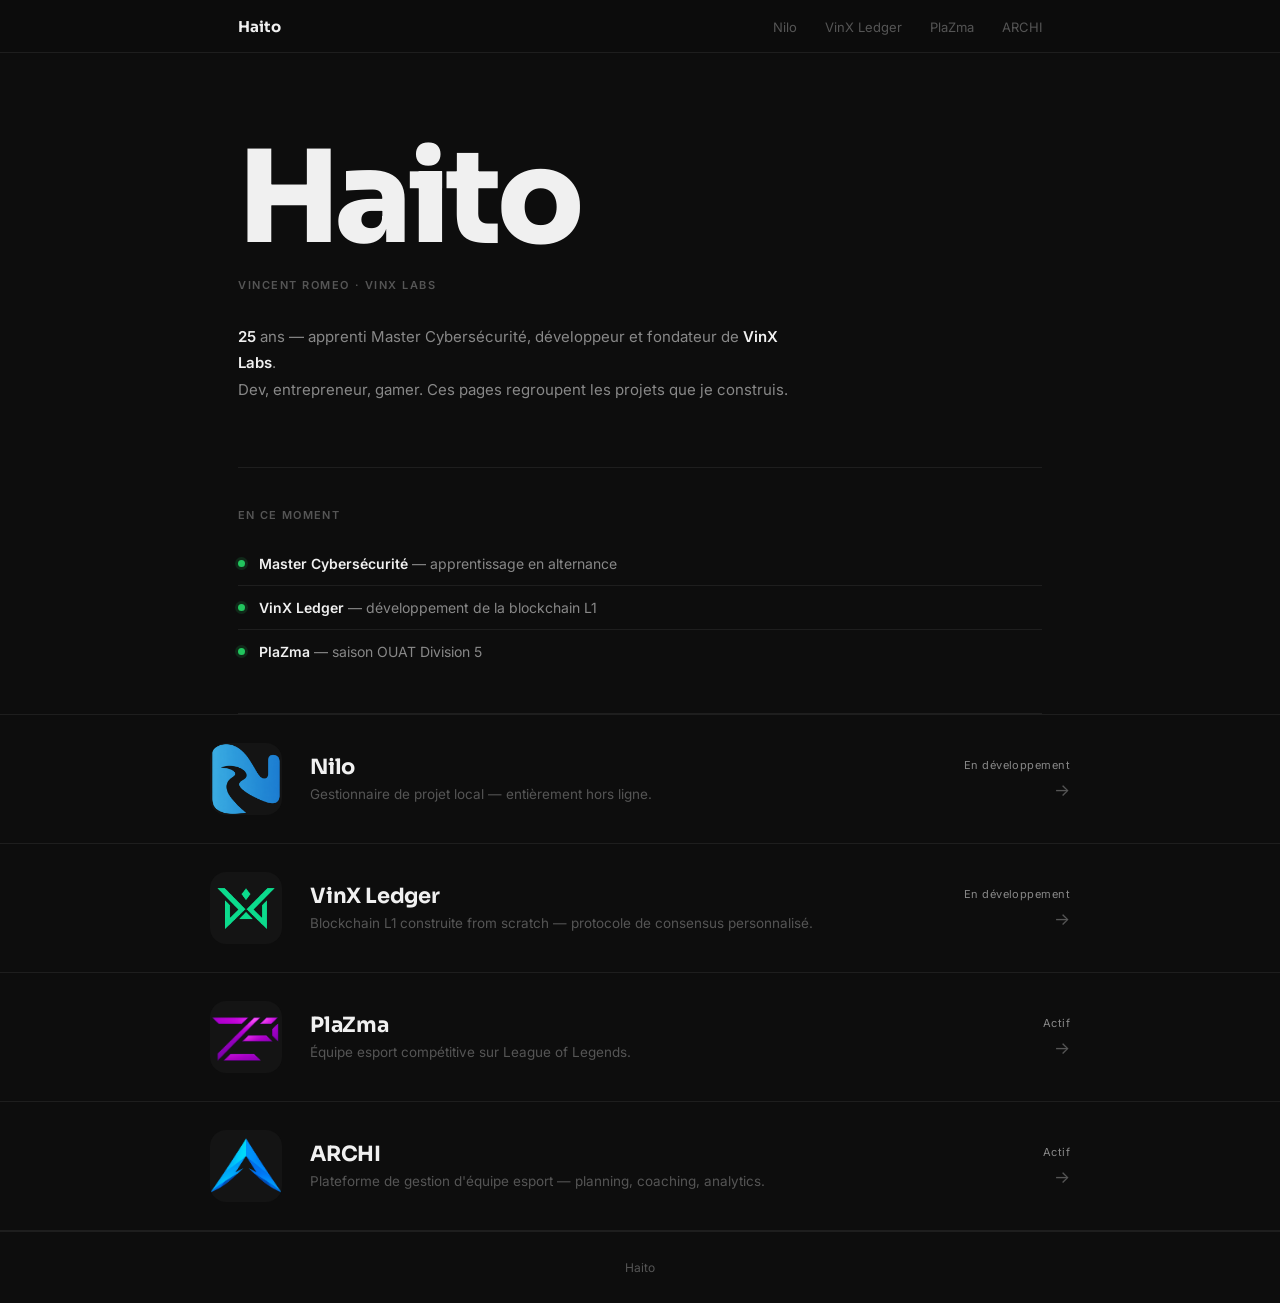
==== index.html @ 2802f96f "View Transitions API — logo morphe de la liste vers le hero projet - @view-transition navigation:aut" ====
<!DOCTYPE html>
<html lang="fr">
<head>
<meta charset="UTF-8">
<meta name="viewport" content="width=device-width, initial-scale=1.0">
<title>Haito — Vincent ROMEO</title>
<link rel="icon" type="image/svg+xml" href="data:image/svg+xml,<svg xmlns='http://www.w3.org/2000/svg' viewBox='0 0 32 32'><rect width='32' height='32' rx='4' fill='%230d0d0d'/><text x='16' y='23' font-size='18' font-family='system-ui' font-weight='800' fill='%23f0f0f0' text-anchor='middle'>H</text></svg>">
<meta property="og:type" content="website">
<meta property="og:site_name" content="Haito">
<meta property="og:title" content="Haito — Vincent ROMEO">
<meta property="og:description" content="Dev, entrepreneur, gamer. Projets personnels : Nilo, VinX Ledger, PlaZma, ARCHI.">
<meta name="description" content="Dev, entrepreneur, gamer. Projets personnels : Nilo, VinX Ledger, PlaZma, ARCHI.">
<link rel="preconnect" href="https://fonts.googleapis.com">
<link rel="preconnect" href="https://fonts.gstatic.com" crossorigin>
<link href="https://fonts.googleapis.com/css2?family=Inter:wght@400;500;600&family=Sora:wght@600;700;800&display=swap" rel="stylesheet">
<link rel="stylesheet" href="assets/theme.css">
<style>
  /* Hero — typographique, left-aligned */
  .hero {
    padding: 88px 0 64px;
    border-bottom: 1px solid var(--border);
  }
  .hero h1 {
    font-family: var(--font-display);
    font-size: clamp(72px, 14vw, 128px);
    font-weight: 800;
    letter-spacing: -.04em;
    line-height: .9;
    margin-bottom: 22px;
  }
  .hero-sub {
    font-size: 11px;
    font-weight: 600;
    letter-spacing: .14em;
    text-transform: uppercase;
    color: var(--muted);
    margin-bottom: 32px;
  }
  .hero-bio {
    font-size: 15px;
    color: var(--dim);
    line-height: 1.75;
    max-width: 560px;
  }
  .hero-bio strong { color: var(--text); font-weight: 600; }

  /* Liste projets — pleine largeur */
  .proj-list {
    border-bottom: 1px solid var(--border);
  }
  .proj-row {
    display: block;
    border-top: 1px solid var(--border);
    text-decoration: none;
    color: inherit;
    transition: background .18s;
  }
  .proj-row:hover {
    background: color-mix(in srgb, var(--tc, #fff) 6%, transparent);
  }
  .proj-row-in {
    display: flex;
    align-items: center;
    gap: 28px;
    padding: 28px 0;
  }

  /* Logo */
  .proj-logo {
    width: 72px; height: 72px;
    border-radius: 16px;
    overflow: hidden;
    flex-shrink: 0;
    background: var(--surface);
    display: flex; align-items: center; justify-content: center;
    font-size: 30px;
    transition: transform .22s cubic-bezier(.16,1,.3,1);
  }
  .proj-row:hover .proj-logo { transform: scale(1.05); }
  .proj-logo img { width: 100%; height: 100%; object-fit: contain; }

  /* Info */
  .proj-info { flex: 1; min-width: 0; }
  .proj-name {
    font-family: var(--font-display);
    font-size: 21px; font-weight: 700;
    letter-spacing: -.01em;
    margin-bottom: 5px;
  }
  .proj-desc {
    font-size: 13.5px; color: var(--muted); line-height: 1.4;
  }

  /* Meta */
  .proj-meta {
    text-align: right; flex-shrink: 0;
    display: flex; flex-direction: column; align-items: flex-end; gap: 8px;
  }
  .proj-status {
    font-size: 11px; color: var(--dim);
    letter-spacing: .04em;
  }
  .proj-arrow {
    font-size: 17px; color: var(--muted);
    transition: transform .15s, color .15s;
  }
  .proj-row:hover .proj-arrow {
    transform: translateX(4px);
    color: var(--text);
  }

  .now-sec { padding: 40px 0; border-bottom: 1px solid var(--border); }
  .now-label { font-size: 11px; font-weight: 600; letter-spacing: .12em; text-transform: uppercase; color: var(--muted); margin-bottom: 20px; }
  .now-list { display: flex; flex-direction: column; }
  .now-item { display: flex; align-items: center; gap: 14px; padding: 13px 0; border-bottom: 1px solid var(--border); }
  .now-item:last-child { border-bottom: none; }
  .now-dot { width: 7px; height: 7px; border-radius: 50%; background: #22c55e; box-shadow: 0 0 0 3px rgba(34,197,94,.15); flex-shrink: 0; }
  .now-text { font-size: 14px; color: var(--dim); }
  .now-text strong { color: var(--text); font-weight: 600; }

  footer { border-top: 1px solid var(--border); padding: 28px 0; text-align: center; font-size: 12px; color: var(--muted); }

  @media (max-width: 520px) {
    .proj-logo { width: 52px; height: 52px; }
    .proj-name { font-size: 17px; }
    .proj-meta { display: none; }
  }
</style>
</head>
<body>

<nav class="ht-nav">
  <div class="ht-nav-inner">
    <a class="ht-brand" href="index.html">Haito</a>
    <ul class="ht-nav-links">
      <li><a href="nilo.html">Nilo</a></li>
      <li><a href="vinx.html">VinX Ledger</a></li>
      <li><a href="plazma.html">PlaZma</a></li>
      <li><a href="archi.html">ARCHI</a></li>
    </ul>
  </div>
</nav>

<div class="wrap">
  <header class="hero">
    <h1>Haito</h1>
    <p class="hero-sub">Vincent ROMEO · VinX Labs</p>
    <p class="hero-bio">
      <strong id="age"></strong> ans — apprenti Master Cybersécurité, développeur et fondateur de <strong>VinX Labs</strong>.<br>
      Dev, entrepreneur, gamer. Ces pages regroupent les projets que je construis.
    </p>
  </header>
</div>
<script>
  (function(){
    var born = new Date(2001,10,28);
    var now = new Date();
    var age = now.getFullYear()-born.getFullYear();
    if(now.getMonth()<born.getMonth()||(now.getMonth()===born.getMonth()&&now.getDate()<born.getDate()))age--;
    document.getElementById('age').textContent=age;
  })();
</script>

<div class="wrap">
  <section class="now-sec">
    <p class="now-label">En ce moment</p>
    <div class="now-list">
      <div class="now-item"><span class="now-dot"></span><div class="now-text"><strong>Master Cybersécurité</strong> — apprentissage en alternance</div></div>
      <div class="now-item"><span class="now-dot"></span><div class="now-text"><strong>VinX Ledger</strong> — développement de la blockchain L1</div></div>
      <div class="now-item"><span class="now-dot"></span><div class="now-text"><strong>PlaZma</strong> — saison OUAT Division 5</div></div>
    </div>
  </section>
</div>

<div class="proj-list">

  <a class="proj-row" href="nilo.html" style="--tc:#0ea5e9">
    <div class="proj-row-in wrap">
      <div class="proj-logo" style="view-transition-name:proj-logo-nilo"><img src="assets/logo-nilo.png" alt="Nilo"></div>
      <div class="proj-info">
        <div class="proj-name">Nilo</div>
        <div class="proj-desc">Gestionnaire de projet local — entièrement hors ligne.</div>
      </div>
      <div class="proj-meta">
        <span class="proj-status">En développement</span>
        <span class="proj-arrow">→</span>
      </div>
    </div>
  </a>

  <a class="proj-row" href="vinx.html" style="--tc:#10b981">
    <div class="proj-row-in wrap">
      <div class="proj-logo" style="view-transition-name:proj-logo-vinx"><img src="assets/logo-vinx.png" alt="VinX Ledger"></div>
      <div class="proj-info">
        <div class="proj-name">VinX Ledger</div>
        <div class="proj-desc">Blockchain L1 construite from scratch — protocole de consensus personnalisé.</div>
      </div>
      <div class="proj-meta">
        <span class="proj-status">En développement</span>
        <span class="proj-arrow">→</span>
      </div>
    </div>
  </a>

  <a class="proj-row" href="plazma.html" style="--tc:#c026d3">
    <div class="proj-row-in wrap">
      <div class="proj-logo" style="view-transition-name:proj-logo-plazma"><img src="assets/logo-plazma.png" alt="PlaZma"></div>
      <div class="proj-info">
        <div class="proj-name">PlaZma</div>
        <div class="proj-desc">Équipe esport compétitive sur League of Legends.</div>
      </div>
      <div class="proj-meta">
        <span class="proj-status">Actif</span>
        <span class="proj-arrow">→</span>
      </div>
    </div>
  </a>

  <a class="proj-row" href="archi.html" style="--tc:#22d3ee">
    <div class="proj-row-in wrap">
      <div class="proj-logo" style="view-transition-name:proj-logo-archi"><img src="assets/logo-archi.png" alt="ARCHI"></div>
      <div class="proj-info">
        <div class="proj-name">ARCHI</div>
        <div class="proj-desc">Plateforme de gestion d'équipe esport — planning, coaching, analytics.</div>
      </div>
      <div class="proj-meta">
        <span class="proj-status">Actif</span>
        <span class="proj-arrow">→</span>
      </div>
    </div>
  </a>

</div>

<footer><span style="color:var(--muted);font-size:12px">Haito</span></footer>

</body>
</html>
---- assets/theme.css ----
*, *::before, *::after { box-sizing: border-box; margin: 0; padding: 0; }

@view-transition { navigation: auto; }

::view-transition-old(root) { animation: 180ms ease both vt-fade-out; }
::view-transition-new(root) { animation: 220ms ease both vt-fade-in; }
@keyframes vt-fade-out { to { opacity: 0; } }
@keyframes vt-fade-in { from { opacity: 0; } }

::view-transition-group(proj-logo-nilo),
::view-transition-group(proj-logo-vinx),
::view-transition-group(proj-logo-plazma),
::view-transition-group(proj-logo-archi) {
  animation-duration: 420ms;
  animation-timing-function: cubic-bezier(.16,1,.3,1);
}

:root {
  --bg: #0d0d0d;
  --surface: #141414;
  --border: #1e1e1e;
  --text: #f0f0f0;
  --muted: #555;
  --dim: #888;
  --page-max: 860px;
  --gut: 28px;
  --font: 'Inter', system-ui, sans-serif;
  --font-display: 'Sora', system-ui, sans-serif;
}

html { font-size: 16px; }

body {
  font-family: var(--font);
  background: var(--bg);
  color: var(--text);
  min-height: 100vh;
  -webkit-font-smoothing: antialiased;
}

a { color: inherit; text-decoration: none; }

/* Nav */
.ht-nav {
  position: sticky; top: 0; z-index: 100;
  border-bottom: 1px solid var(--border);
  background: rgba(13,13,13,.88);
  backdrop-filter: blur(16px);
}
.ht-nav-inner {
  max-width: var(--page-max); margin: 0 auto;
  padding: 0 var(--gut);
  height: 52px;
  display: flex; align-items: center; justify-content: space-between;
}
.ht-brand {
  font-family: var(--font-display);
  font-size: 15px; font-weight: 700;
  color: var(--text);
}
.ht-nav-links {
  display: flex; gap: 28px; list-style: none;
}
.ht-nav-links a {
  font-size: 13px; color: var(--muted);
  transition: color .12s;
}
.ht-nav-links a:hover,
.ht-nav-links a.active { color: var(--text); }

/* Wrap */
.wrap {
  max-width: var(--page-max); margin: 0 auto; padding: 0 var(--gut);
}

/* Footer */
.ht-footer {
  border-top: 1px solid var(--border);
  padding: 28px var(--gut);
  display: flex; justify-content: center;
  font-size: 13px; color: var(--muted);
}
.ht-footer a { color: var(--dim); transition: color .12s; }
.ht-footer a:hover { color: var(--text); }

@media (max-width: 520px) {
  .ht-nav-links { gap: 16px; }
  :root { --gut: 16px; }
}
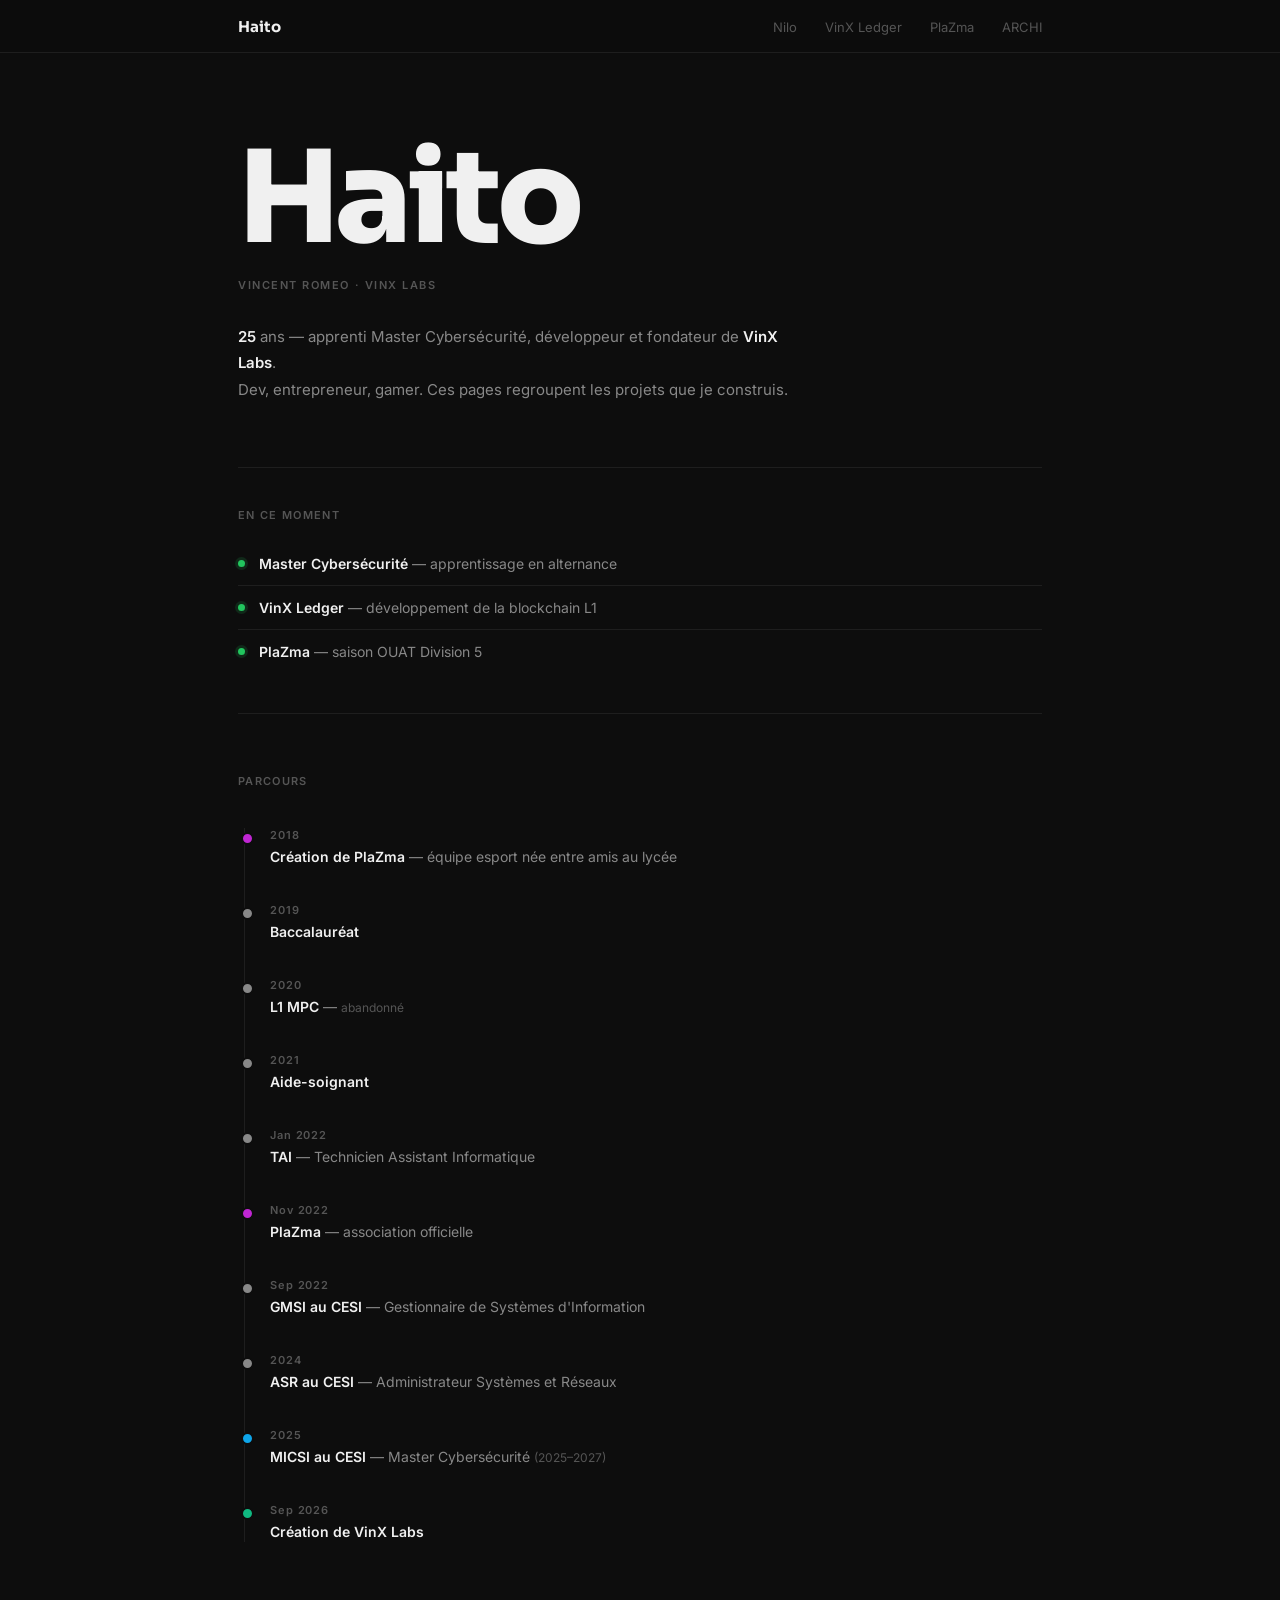
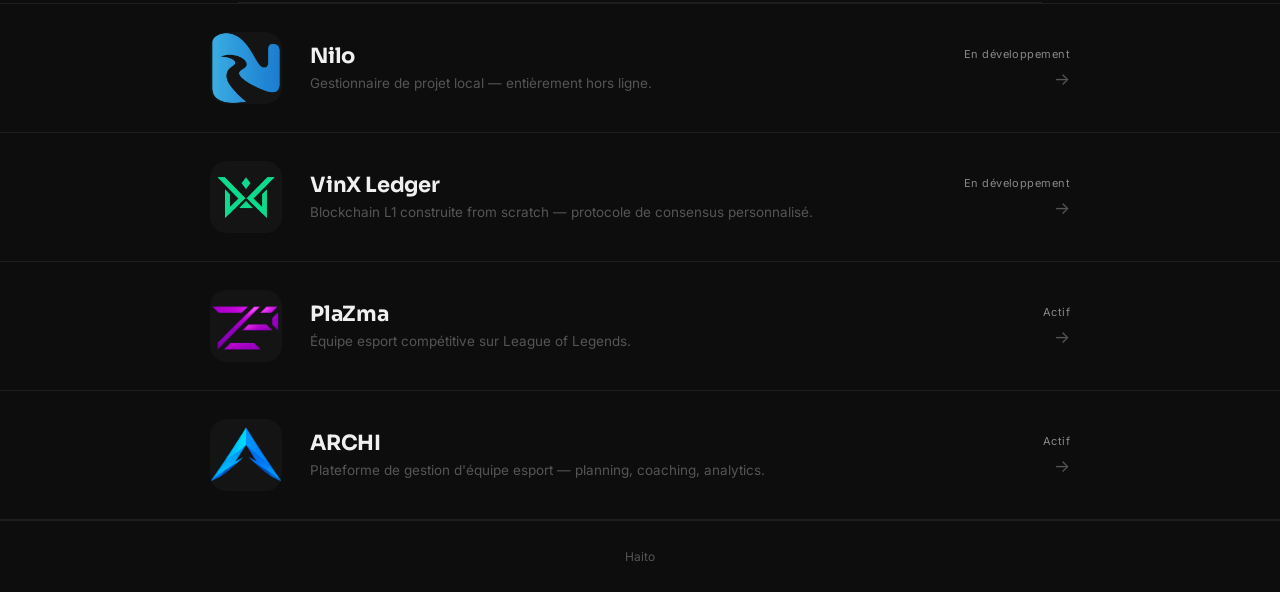
==== commit 1df8d522: "Add timeline parcours on index, VinX whitepaper page and link - index.html: animated timeline sectio" ====
--- a/index.html
+++ b/index.html
@@ -118,6 +118,21 @@
   .now-text { font-size: 14px; color: var(--dim); }
   .now-text strong { color: var(--text); font-weight: 600; }
 
+  /* Timeline */
+  .tl-sec { padding: 60px 0; border-bottom: 1px solid var(--border); }
+  .tl-label { font-size: 11px; font-weight: 600; letter-spacing: .12em; text-transform: uppercase; color: var(--muted); margin-bottom: 40px; }
+  .tl { position: relative; padding-left: 32px; }
+  .tl::before { content:''; position:absolute; left:6px; top:0; bottom:0; width:1px; background:var(--border); }
+  .tl-item { position: relative; margin-bottom: 36px; opacity:0; transform:translateY(18px); transition: opacity .5s ease, transform .5s ease; }
+  .tl-item.visible { opacity:1; transform:translateY(0); }
+  .tl-item:last-child { margin-bottom: 0; }
+  .tl-dot { position:absolute; left:-29px; top:4px; width:13px; height:13px; border-radius:50%; background:var(--border); border:2px solid var(--bg); flex-shrink:0; transition: background .3s; }
+  .tl-item.visible .tl-dot { background: var(--tl-color, var(--dim)); }
+  .tl-year { font-size: 11px; font-weight: 600; letter-spacing: .08em; color: var(--muted); margin-bottom: 4px; }
+  .tl-event { font-size: 14px; color: var(--dim); line-height: 1.5; }
+  .tl-event strong { font-weight: 600; color: var(--text); }
+  .tl-event em { font-style: normal; color: var(--muted); font-size: 12px; }
+
   footer { border-top: 1px solid var(--border); padding: 28px 0; text-align: center; font-size: 12px; color: var(--muted); }
 
   @media (max-width: 520px) {
@@ -172,6 +187,64 @@
   </section>
 </div>
 
+<div class="wrap">
+  <section class="tl-sec">
+    <p class="tl-label">Parcours</p>
+    <div class="tl">
+      <div class="tl-item" style="--tl-color:#c026d3">
+        <div class="tl-dot"></div>
+        <div class="tl-year">2018</div>
+        <div class="tl-event"><strong>Création de PlaZma</strong> — équipe esport née entre amis au lycée</div>
+      </div>
+      <div class="tl-item">
+        <div class="tl-dot"></div>
+        <div class="tl-year">2019</div>
+        <div class="tl-event"><strong>Baccalauréat</strong></div>
+      </div>
+      <div class="tl-item">
+        <div class="tl-dot"></div>
+        <div class="tl-year">2020</div>
+        <div class="tl-event"><strong>L1 MPC</strong> — <em>abandonné</em></div>
+      </div>
+      <div class="tl-item">
+        <div class="tl-dot"></div>
+        <div class="tl-year">2021</div>
+        <div class="tl-event"><strong>Aide-soignant</strong></div>
+      </div>
+      <div class="tl-item">
+        <div class="tl-dot"></div>
+        <div class="tl-year">Jan 2022</div>
+        <div class="tl-event"><strong>TAI</strong> — Technicien Assistant Informatique</div>
+      </div>
+      <div class="tl-item" style="--tl-color:#c026d3">
+        <div class="tl-dot"></div>
+        <div class="tl-year">Nov 2022</div>
+        <div class="tl-event"><strong>PlaZma</strong> — association officielle</div>
+      </div>
+      <div class="tl-item">
+        <div class="tl-dot"></div>
+        <div class="tl-year">Sep 2022</div>
+        <div class="tl-event"><strong>GMSI au CESI</strong> — Gestionnaire de Systèmes d'Information</div>
+      </div>
+      <div class="tl-item">
+        <div class="tl-dot"></div>
+        <div class="tl-year">2024</div>
+        <div class="tl-event"><strong>ASR au CESI</strong> — Administrateur Systèmes et Réseaux</div>
+      </div>
+      <div class="tl-item" style="--tl-color:#0ea5e9">
+        <div class="tl-dot"></div>
+        <div class="tl-year">2025</div>
+        <div class="tl-event"><strong>MICSI au CESI</strong> — Master Cybersécurité <em>(2025–2027)</em></div>
+      </div>
+      <div class="tl-item" style="--tl-color:#10b981">
+        <div class="tl-dot"></div>
+        <div class="tl-year">Sep 2026</div>
+        <div class="tl-event"><strong>Création de VinX Labs</strong></div>
+      </div>
+    </div>
+  </section>
+</div>
+
 <div class="proj-list">
 
   <a class="proj-row" href="nilo.html" style="--tc:#0ea5e9">
@@ -233,6 +306,15 @@
 </div>
 
 <footer><span style="color:var(--muted);font-size:12px">Haito</span></footer>
+<script>
+  (function(){
+    var items = document.querySelectorAll('.tl-item');
+    var io = new IntersectionObserver(function(entries){
+      entries.forEach(function(e){ if(e.isIntersecting) e.target.classList.add('visible'); });
+    },{threshold:0.2});
+    items.forEach(function(el){ io.observe(el); });
+  })();
+</script>
 
 </body>
 </html>
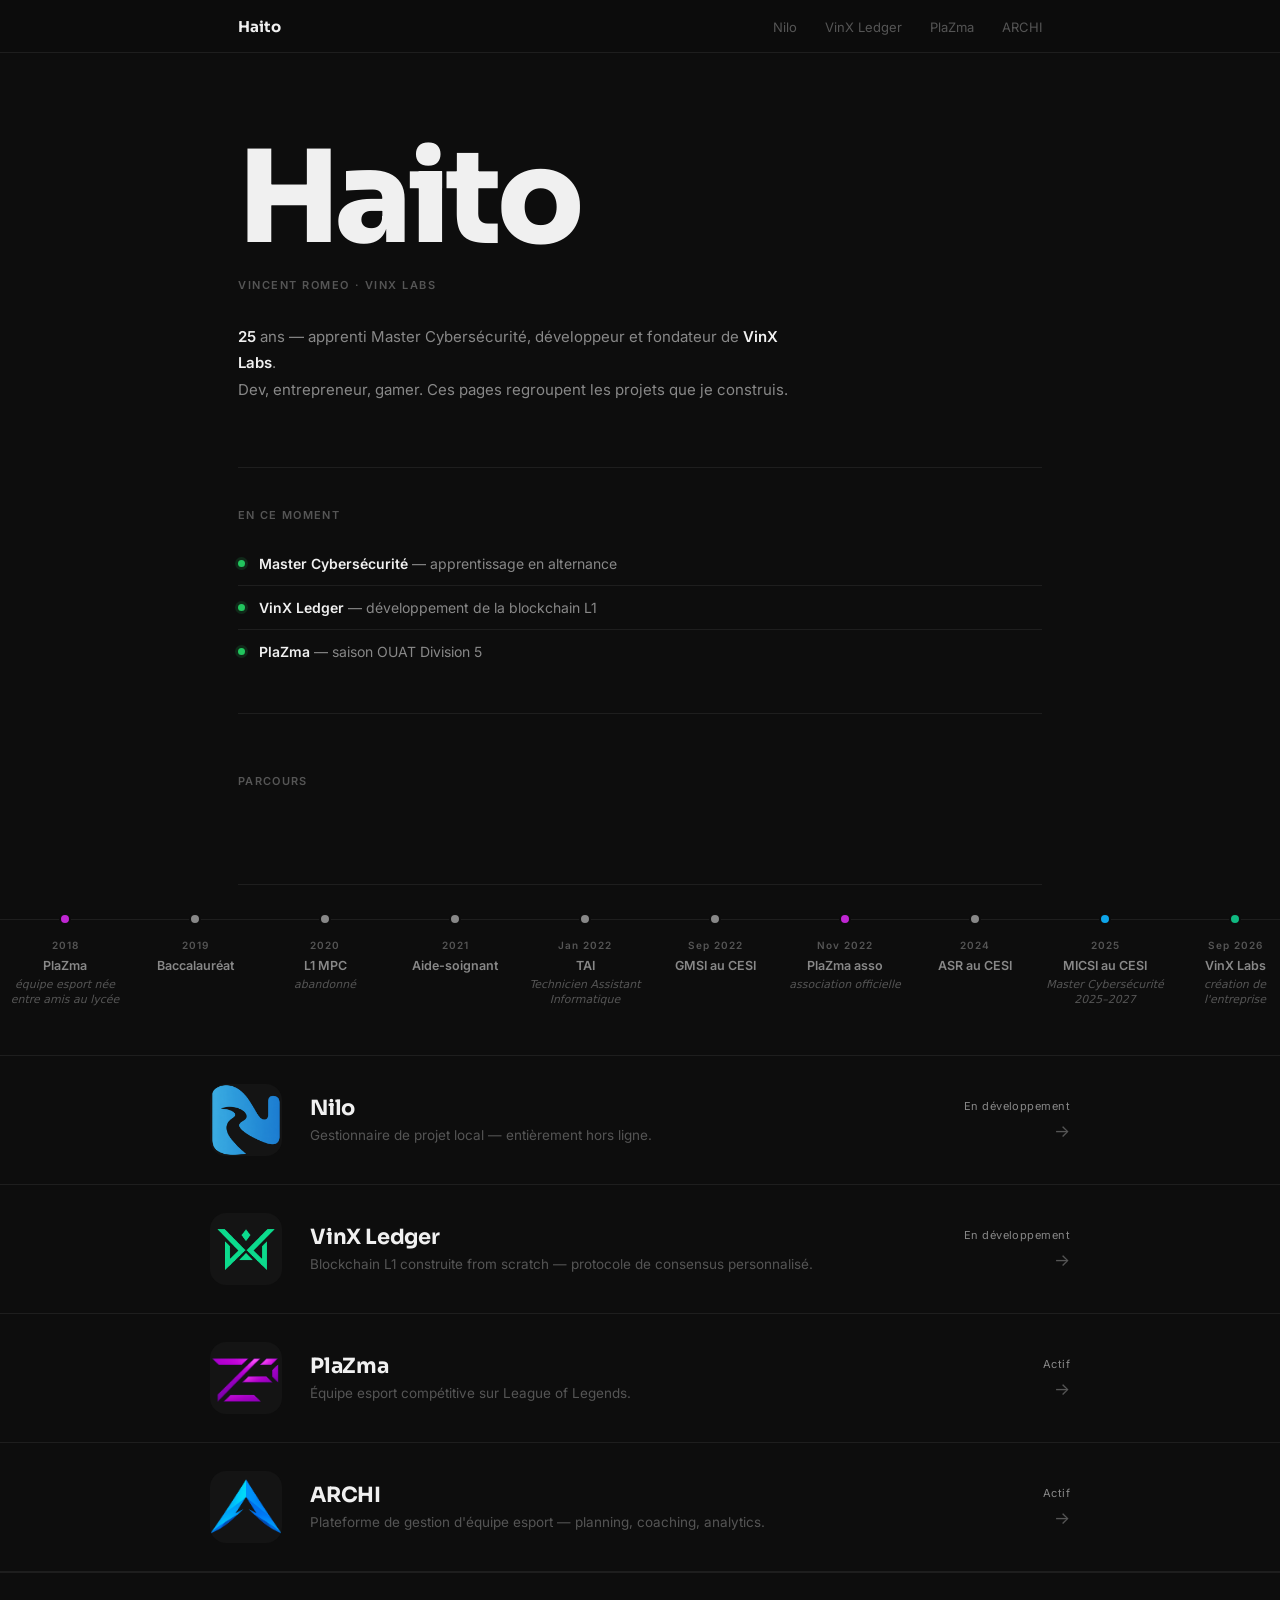
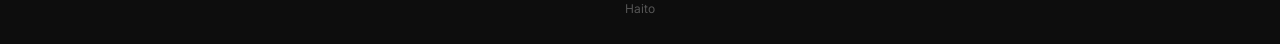
==== commit 8f0f6ae9: "Horizontal timeline, slower transitions, role icons - theme.css: page transition 380ms out / 700ms i" ====
--- a/index.html
+++ b/index.html
@@ -118,20 +118,111 @@
   .now-text { font-size: 14px; color: var(--dim); }
   .now-text strong { color: var(--text); font-weight: 600; }
 
-  /* Timeline */
+  /* Timeline horizontale */
   .tl-sec { padding: 60px 0; border-bottom: 1px solid var(--border); }
-  .tl-label { font-size: 11px; font-weight: 600; letter-spacing: .12em; text-transform: uppercase; color: var(--muted); margin-bottom: 40px; }
-  .tl { position: relative; padding-left: 32px; }
-  .tl::before { content:''; position:absolute; left:6px; top:0; bottom:0; width:1px; background:var(--border); }
-  .tl-item { position: relative; margin-bottom: 36px; opacity:0; transform:translateY(18px); transition: opacity .5s ease, transform .5s ease; }
-  .tl-item.visible { opacity:1; transform:translateY(0); }
-  .tl-item:last-child { margin-bottom: 0; }
-  .tl-dot { position:absolute; left:-29px; top:4px; width:13px; height:13px; border-radius:50%; background:var(--border); border:2px solid var(--bg); flex-shrink:0; transition: background .3s; }
+  .tl-label { font-size: 11px; font-weight: 600; letter-spacing: .12em; text-transform: uppercase; color: var(--muted); margin-bottom: 36px; }
+
+  .tl-scroll {
+    overflow-x: auto; overflow-y: visible;
+    scrollbar-width: none;
+    cursor: grab; user-select: none;
+    margin: 0 calc(-1 * var(--gut));
+    padding: 0 var(--gut);
+  }
+  .tl-scroll::-webkit-scrollbar { display: none; }
+  .tl-scroll.dragging { cursor: grabbing; }
+
+  .tl-track {
+    display: flex;
+    align-items: flex-start;
+    position: relative;
+    padding: 28px 0 48px;
+    gap: 0;
+    min-width: max-content;
+  }
+  /* Ligne horizontale passant par les dots */
+  .tl-track::before {
+    content: '';
+    position: absolute;
+    top: 34px; /* aligne sur le centre des dots (28px + 6px) */
+    left: 0; right: 0;
+    height: 1px;
+    background: var(--border);
+    z-index: 0;
+  }
+
+  .tl-item {
+    display: flex;
+    flex-direction: column;
+    align-items: center;
+    width: 130px;
+    flex-shrink: 0;
+    position: relative;
+    z-index: 1;
+    opacity: 0;
+    transform: translateY(14px);
+    transition: opacity .5s cubic-bezier(.16,1,.3,1), transform .5s cubic-bezier(.16,1,.3,1);
+    transition-delay: calc(var(--i, 0) * 55ms);
+  }
+  .tl-item.visible { opacity: 1; transform: none; }
+
+  .tl-dot-wrap {
+    width: 12px; height: 12px;
+    display: flex; align-items: center; justify-content: center;
+    margin-bottom: 14px;
+    position: relative;
+  }
+  .tl-dot {
+    width: 12px; height: 12px;
+    border-radius: 50%;
+    background: var(--border);
+    border: 2px solid var(--bg);
+    transition: background .3s, transform .28s cubic-bezier(.16,1,.3,1), box-shadow .28s;
+    cursor: default;
+  }
+  /* Anneau de halo */
+  .tl-dot::after {
+    content: '';
+    position: absolute;
+    inset: -5px;
+    border-radius: 50%;
+    border: 1.5px solid transparent;
+    transition: border-color .28s, transform .28s cubic-bezier(.16,1,.3,1);
+  }
   .tl-item.visible .tl-dot { background: var(--tl-color, var(--dim)); }
-  .tl-year { font-size: 11px; font-weight: 600; letter-spacing: .08em; color: var(--muted); margin-bottom: 4px; }
-  .tl-event { font-size: 14px; color: var(--dim); line-height: 1.5; }
-  .tl-event strong { font-weight: 600; color: var(--text); }
-  .tl-event em { font-style: normal; color: var(--muted); font-size: 12px; }
+  .tl-item:hover .tl-dot {
+    transform: scale(1.7);
+    box-shadow: 0 0 0 6px color-mix(in srgb, var(--tl-color, var(--dim)) 18%, transparent);
+  }
+  .tl-item:hover .tl-dot::after {
+    border-color: color-mix(in srgb, var(--tl-color, var(--dim)) 40%, transparent);
+    transform: scale(2.4);
+  }
+
+  .tl-year {
+    font-size: 10px; font-weight: 600;
+    letter-spacing: .1em;
+    color: var(--muted);
+    text-align: center;
+    margin-bottom: 6px;
+    transition: color .2s;
+  }
+  .tl-title {
+    font-size: 12.5px; font-weight: 600;
+    color: var(--dim);
+    text-align: center;
+    line-height: 1.4;
+    padding: 0 8px;
+    transition: color .2s;
+  }
+  .tl-sub {
+    font-size: 11px; color: var(--muted);
+    text-align: center; line-height: 1.3;
+    padding: 0 6px; margin-top: 4px;
+    font-style: italic;
+  }
+  .tl-item:hover .tl-year { color: var(--tl-color, var(--dim)); }
+  .tl-item:hover .tl-title { color: var(--text); }
 
   footer { border-top: 1px solid var(--border); padding: 28px 0; text-align: center; font-size: 12px; color: var(--muted); }
 
@@ -190,59 +281,67 @@
 <div class="wrap">
   <section class="tl-sec">
     <p class="tl-label">Parcours</p>
-    <div class="tl">
-      <div class="tl-item" style="--tl-color:#c026d3">
-        <div class="tl-dot"></div>
-        <div class="tl-year">2018</div>
-        <div class="tl-event"><strong>Création de PlaZma</strong> — équipe esport née entre amis au lycée</div>
-      </div>
-      <div class="tl-item">
-        <div class="tl-dot"></div>
-        <div class="tl-year">2019</div>
-        <div class="tl-event"><strong>Baccalauréat</strong></div>
-      </div>
-      <div class="tl-item">
-        <div class="tl-dot"></div>
-        <div class="tl-year">2020</div>
-        <div class="tl-event"><strong>L1 MPC</strong> — <em>abandonné</em></div>
-      </div>
-      <div class="tl-item">
-        <div class="tl-dot"></div>
-        <div class="tl-year">2021</div>
-        <div class="tl-event"><strong>Aide-soignant</strong></div>
-      </div>
-      <div class="tl-item">
-        <div class="tl-dot"></div>
-        <div class="tl-year">Jan 2022</div>
-        <div class="tl-event"><strong>TAI</strong> — Technicien Assistant Informatique</div>
-      </div>
-      <div class="tl-item" style="--tl-color:#c026d3">
-        <div class="tl-dot"></div>
-        <div class="tl-year">Nov 2022</div>
-        <div class="tl-event"><strong>PlaZma</strong> — association officielle</div>
-      </div>
-      <div class="tl-item">
-        <div class="tl-dot"></div>
-        <div class="tl-year">Sep 2022</div>
-        <div class="tl-event"><strong>GMSI au CESI</strong> — Gestionnaire de Systèmes d'Information</div>
-      </div>
-      <div class="tl-item">
-        <div class="tl-dot"></div>
-        <div class="tl-year">2024</div>
-        <div class="tl-event"><strong>ASR au CESI</strong> — Administrateur Systèmes et Réseaux</div>
-      </div>
-      <div class="tl-item" style="--tl-color:#0ea5e9">
-        <div class="tl-dot"></div>
-        <div class="tl-year">2025</div>
-        <div class="tl-event"><strong>MICSI au CESI</strong> — Master Cybersécurité <em>(2025–2027)</em></div>
-      </div>
-      <div class="tl-item" style="--tl-color:#10b981">
-        <div class="tl-dot"></div>
-        <div class="tl-year">Sep 2026</div>
-        <div class="tl-event"><strong>Création de VinX Labs</strong></div>
-      </div>
-    </div>
   </section>
+</div>
+<div class="tl-scroll" id="tlScroll">
+  <div class="tl-track wrap">
+    <div class="tl-item" style="--tl-color:#c026d3;--i:0">
+      <div class="tl-dot-wrap"><div class="tl-dot"></div></div>
+      <div class="tl-year">2018</div>
+      <div class="tl-title">PlaZma</div>
+      <div class="tl-sub">équipe esport née entre amis au lycée</div>
+    </div>
+    <div class="tl-item" style="--i:1">
+      <div class="tl-dot-wrap"><div class="tl-dot"></div></div>
+      <div class="tl-year">2019</div>
+      <div class="tl-title">Baccalauréat</div>
+    </div>
+    <div class="tl-item" style="--i:2">
+      <div class="tl-dot-wrap"><div class="tl-dot"></div></div>
+      <div class="tl-year">2020</div>
+      <div class="tl-title">L1 MPC</div>
+      <div class="tl-sub">abandonné</div>
+    </div>
+    <div class="tl-item" style="--i:3">
+      <div class="tl-dot-wrap"><div class="tl-dot"></div></div>
+      <div class="tl-year">2021</div>
+      <div class="tl-title">Aide-soignant</div>
+    </div>
+    <div class="tl-item" style="--i:4">
+      <div class="tl-dot-wrap"><div class="tl-dot"></div></div>
+      <div class="tl-year">Jan 2022</div>
+      <div class="tl-title">TAI</div>
+      <div class="tl-sub">Technicien Assistant Informatique</div>
+    </div>
+    <div class="tl-item" style="--i:5">
+      <div class="tl-dot-wrap"><div class="tl-dot"></div></div>
+      <div class="tl-year">Sep 2022</div>
+      <div class="tl-title">GMSI au CESI</div>
+    </div>
+    <div class="tl-item" style="--tl-color:#c026d3;--i:6">
+      <div class="tl-dot-wrap"><div class="tl-dot"></div></div>
+      <div class="tl-year">Nov 2022</div>
+      <div class="tl-title">PlaZma asso</div>
+      <div class="tl-sub">association officielle</div>
+    </div>
+    <div class="tl-item" style="--i:7">
+      <div class="tl-dot-wrap"><div class="tl-dot"></div></div>
+      <div class="tl-year">2024</div>
+      <div class="tl-title">ASR au CESI</div>
+    </div>
+    <div class="tl-item" style="--tl-color:#0ea5e9;--i:8">
+      <div class="tl-dot-wrap"><div class="tl-dot"></div></div>
+      <div class="tl-year">2025</div>
+      <div class="tl-title">MICSI au CESI</div>
+      <div class="tl-sub">Master Cybersécurité 2025–2027</div>
+    </div>
+    <div class="tl-item" style="--tl-color:#10b981;--i:9">
+      <div class="tl-dot-wrap"><div class="tl-dot"></div></div>
+      <div class="tl-year">Sep 2026</div>
+      <div class="tl-title">VinX Labs</div>
+      <div class="tl-sub">création de l'entreprise</div>
+    </div>
+  </div>
 </div>
 
 <div class="proj-list">
@@ -307,13 +406,36 @@
 
 <footer><span style="color:var(--muted);font-size:12px">Haito</span></footer>
 <script>
-  (function(){
-    var items = document.querySelectorAll('.tl-item');
-    var io = new IntersectionObserver(function(entries){
-      entries.forEach(function(e){ if(e.isIntersecting) e.target.classList.add('visible'); });
-    },{threshold:0.2});
-    items.forEach(function(el){ io.observe(el); });
-  })();
+(function(){
+  /* Timeline scroll-reveal */
+  var items = document.querySelectorAll('.tl-item');
+  var io = new IntersectionObserver(function(e){
+    e.forEach(function(entry){ if(entry.isIntersecting) entry.target.classList.add('visible'); });
+  },{threshold:0.15,rootMargin:'0px 0px -40px 0px'});
+  items.forEach(function(el){ io.observe(el); });
+
+  /* Drag-to-scroll on timeline */
+  var track = document.getElementById('tlScroll');
+  if(track){
+    var down=false, sx=0, sl=0;
+    track.addEventListener('mousedown',function(e){
+      down=true; sx=e.pageX; sl=track.scrollLeft;
+      track.classList.add('dragging');
+    });
+    document.addEventListener('mouseup',function(){ down=false; track.classList.remove('dragging'); });
+    document.addEventListener('mousemove',function(e){
+      if(!down)return; e.preventDefault();
+      track.scrollLeft=sl-(e.pageX-sx);
+    });
+  }
+
+  /* Section reveal with stagger */
+  var sections = document.querySelectorAll('.reveal');
+  var sio = new IntersectionObserver(function(entries){
+    entries.forEach(function(e){ if(e.isIntersecting){ e.target.classList.add('in'); sio.unobserve(e.target); } });
+  },{threshold:0.08});
+  sections.forEach(function(el){ sio.observe(el); });
+})();
 </script>
 
 </body>
--- a/assets/theme.css
+++ b/assets/theme.css
@@ -2,18 +2,30 @@
 
 @view-transition { navigation: auto; }
 
-::view-transition-old(root) { animation: 180ms ease both vt-fade-out; }
-::view-transition-new(root) { animation: 220ms ease both vt-fade-in; }
-@keyframes vt-fade-out { to { opacity: 0; } }
-@keyframes vt-fade-in { from { opacity: 0; } }
+::view-transition-old(root) {
+  animation: 380ms cubic-bezier(.4,0,1,1) both vt-out;
+}
+::view-transition-new(root) {
+  animation: 700ms cubic-bezier(.16,1,.3,1) both vt-in;
+}
+@keyframes vt-out { to { opacity: 0; transform: translateY(-14px) scale(.99); } }
+@keyframes vt-in  { from { opacity: 0; transform: translateY(32px); } }
 
 ::view-transition-group(proj-logo-nilo),
 ::view-transition-group(proj-logo-vinx),
 ::view-transition-group(proj-logo-plazma),
 ::view-transition-group(proj-logo-archi) {
-  animation-duration: 420ms;
+  animation-duration: 580ms;
   animation-timing-function: cubic-bezier(.16,1,.3,1);
 }
+
+/* Sections that reveal with a staggered slide-in after navigation */
+.reveal {
+  opacity: 0;
+  transform: translateY(22px);
+  transition: opacity .55s cubic-bezier(.16,1,.3,1), transform .55s cubic-bezier(.16,1,.3,1);
+}
+.reveal.in { opacity: 1; transform: none; }
 
 :root {
   --bg: #0d0d0d;
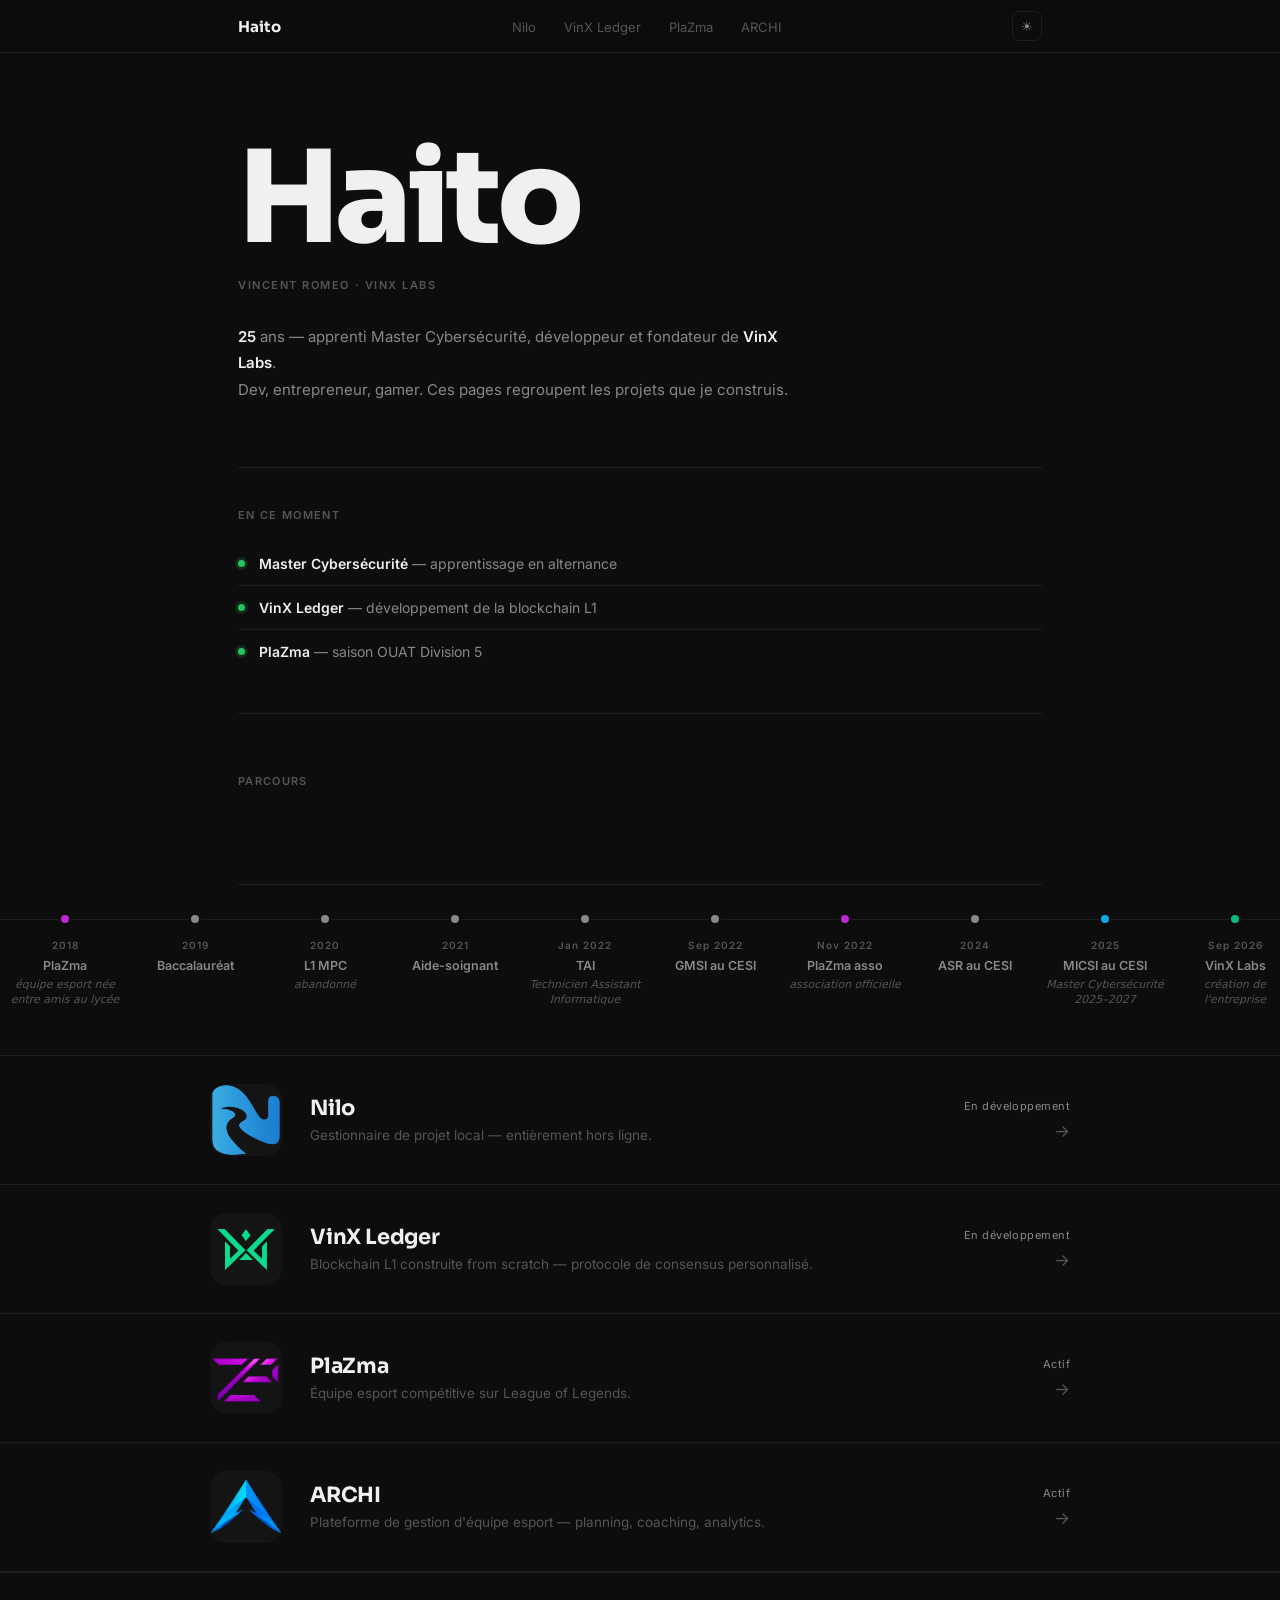
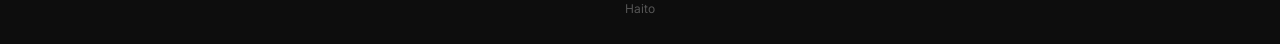
==== commit a868123a: "Light/dark toggle, hero scramble, 404 page, logo hover animation - theme.css: light theme variables," ====
--- a/index.html
+++ b/index.html
@@ -2,6 +2,7 @@
 <html lang="fr">
 <head>
 <meta charset="UTF-8">
+<script>document.documentElement.dataset.theme=localStorage.getItem("ht-theme")||"dark";</script>
 <meta name="viewport" content="width=device-width, initial-scale=1.0">
 <title>Haito — Vincent ROMEO</title>
 <link rel="icon" type="image/svg+xml" href="data:image/svg+xml,<svg xmlns='http://www.w3.org/2000/svg' viewBox='0 0 32 32'><rect width='32' height='32' rx='4' fill='%230d0d0d'/><text x='16' y='23' font-size='18' font-family='system-ui' font-weight='800' fill='%23f0f0f0' text-anchor='middle'>H</text></svg>">
@@ -76,7 +77,7 @@
     font-size: 30px;
     transition: transform .22s cubic-bezier(.16,1,.3,1);
   }
-  .proj-row:hover .proj-logo { transform: scale(1.05); }
+  .proj-row:hover .proj-logo { transform: scale(1.07) translateY(-3px); filter: brightness(1.12); }
   .proj-logo img { width: 100%; height: 100%; object-fit: contain; }
 
   /* Info */
@@ -244,6 +245,7 @@
       <li><a href="plazma.html">PlaZma</a></li>
       <li><a href="archi.html">ARCHI</a></li>
     </ul>
+    <button class="theme-toggle" id="themeToggle" aria-label="Changer le thème"></button>
   </div>
 </nav>
 
@@ -405,6 +407,7 @@
 </div>
 
 <footer><span style="color:var(--muted);font-size:12px">Haito</span></footer>
+<script src="assets/haito.js"></script>
 <script>
 (function(){
   /* Timeline scroll-reveal */
@@ -435,6 +438,27 @@
     entries.forEach(function(e){ if(e.isIntersecting){ e.target.classList.add('in'); sio.unobserve(e.target); } });
   },{threshold:0.08});
   sections.forEach(function(el){ sio.observe(el); });
+
+  /* Hero h1 scramble */
+  (function(){
+    var el = document.querySelector('.hero h1');
+    if(!el) return;
+    var final = 'Haito';
+    var pool = 'ABCDEFGHIJKLMNOPQRSTUVWXYZabcdefghijklmnopqrstuvwxyz0123456789@#$&%';
+    var dur = 1300, t0 = null;
+    function rnd(){ return pool[Math.floor(Math.random()*pool.length)]; }
+    function tick(t){
+      if(!t0) t0 = t;
+      var p = Math.min((t-t0)/dur, 1);
+      var done = Math.round(p * final.length);
+      var out = '';
+      for(var i=0;i<final.length;i++) out += i<done ? final[i] : rnd();
+      el.textContent = out;
+      if(p<1) requestAnimationFrame(tick);
+      else el.textContent = final;
+    }
+    requestAnimationFrame(tick);
+  })();
 })();
 </script>
 
--- a/assets/theme.css
+++ b/assets/theme.css
@@ -3,19 +3,24 @@
 @view-transition { navigation: auto; }
 
 ::view-transition-old(root) {
-  animation: 380ms cubic-bezier(.4,0,1,1) both vt-out;
+  animation: 520ms cubic-bezier(.4,0,.6,1) both vt-out;
 }
 ::view-transition-new(root) {
-  animation: 700ms cubic-bezier(.16,1,.3,1) both vt-in;
+  animation: 1100ms cubic-bezier(.16,1,.3,1) both vt-in;
 }
-@keyframes vt-out { to { opacity: 0; transform: translateY(-14px) scale(.99); } }
-@keyframes vt-in  { from { opacity: 0; transform: translateY(32px); } }
+@keyframes vt-out {
+  to { opacity: 0; transform: translateY(-22px) scale(.98); filter: blur(4px); }
+}
+@keyframes vt-in {
+  from { opacity: 0; transform: translateY(48px); filter: blur(6px); }
+  40%  { filter: blur(0); }
+}
 
 ::view-transition-group(proj-logo-nilo),
 ::view-transition-group(proj-logo-vinx),
 ::view-transition-group(proj-logo-plazma),
 ::view-transition-group(proj-logo-archi) {
-  animation-duration: 580ms;
+  animation-duration: 850ms;
   animation-timing-function: cubic-bezier(.16,1,.3,1);
 }
 
@@ -40,6 +45,16 @@
   --font-display: 'Sora', system-ui, sans-serif;
 }
 
+/* Light theme */
+html[data-theme="light"] {
+  --bg: #f8f8f5;
+  --surface: #eeede8;
+  --border: #dddcd7;
+  --text: #111111;
+  --muted: #999;
+  --dim: #444;
+}
+
 html { font-size: 16px; }
 
 body {
@@ -48,6 +63,7 @@
   color: var(--text);
   min-height: 100vh;
   -webkit-font-smoothing: antialiased;
+  transition: background .3s, color .3s;
 }
 
 a { color: inherit; text-decoration: none; }
@@ -56,9 +72,28 @@
 .ht-nav {
   position: sticky; top: 0; z-index: 100;
   border-bottom: 1px solid var(--border);
-  background: rgba(13,13,13,.88);
+  background: color-mix(in srgb, var(--bg) 88%, transparent);
   backdrop-filter: blur(16px);
+  transition: background .3s, border-color .3s;
 }
+
+/* Theme toggle */
+.theme-toggle {
+  background: none;
+  border: 1px solid var(--border);
+  border-radius: 7px;
+  width: 30px; height: 30px;
+  cursor: pointer;
+  color: var(--dim);
+  font-size: 13px;
+  display: flex; align-items: center; justify-content: center;
+  flex-shrink: 0;
+  transition: border-color .15s, color .15s, background .15s;
+  line-height: 1;
+}
+.theme-toggle:hover { border-color: var(--text); color: var(--text); }
+.theme-toggle::before { content: '☀'; }
+html[data-theme="light"] .theme-toggle::before { content: '☾'; }
 .ht-nav-inner {
   max-width: var(--page-max); margin: 0 auto;
   padding: 0 var(--gut);
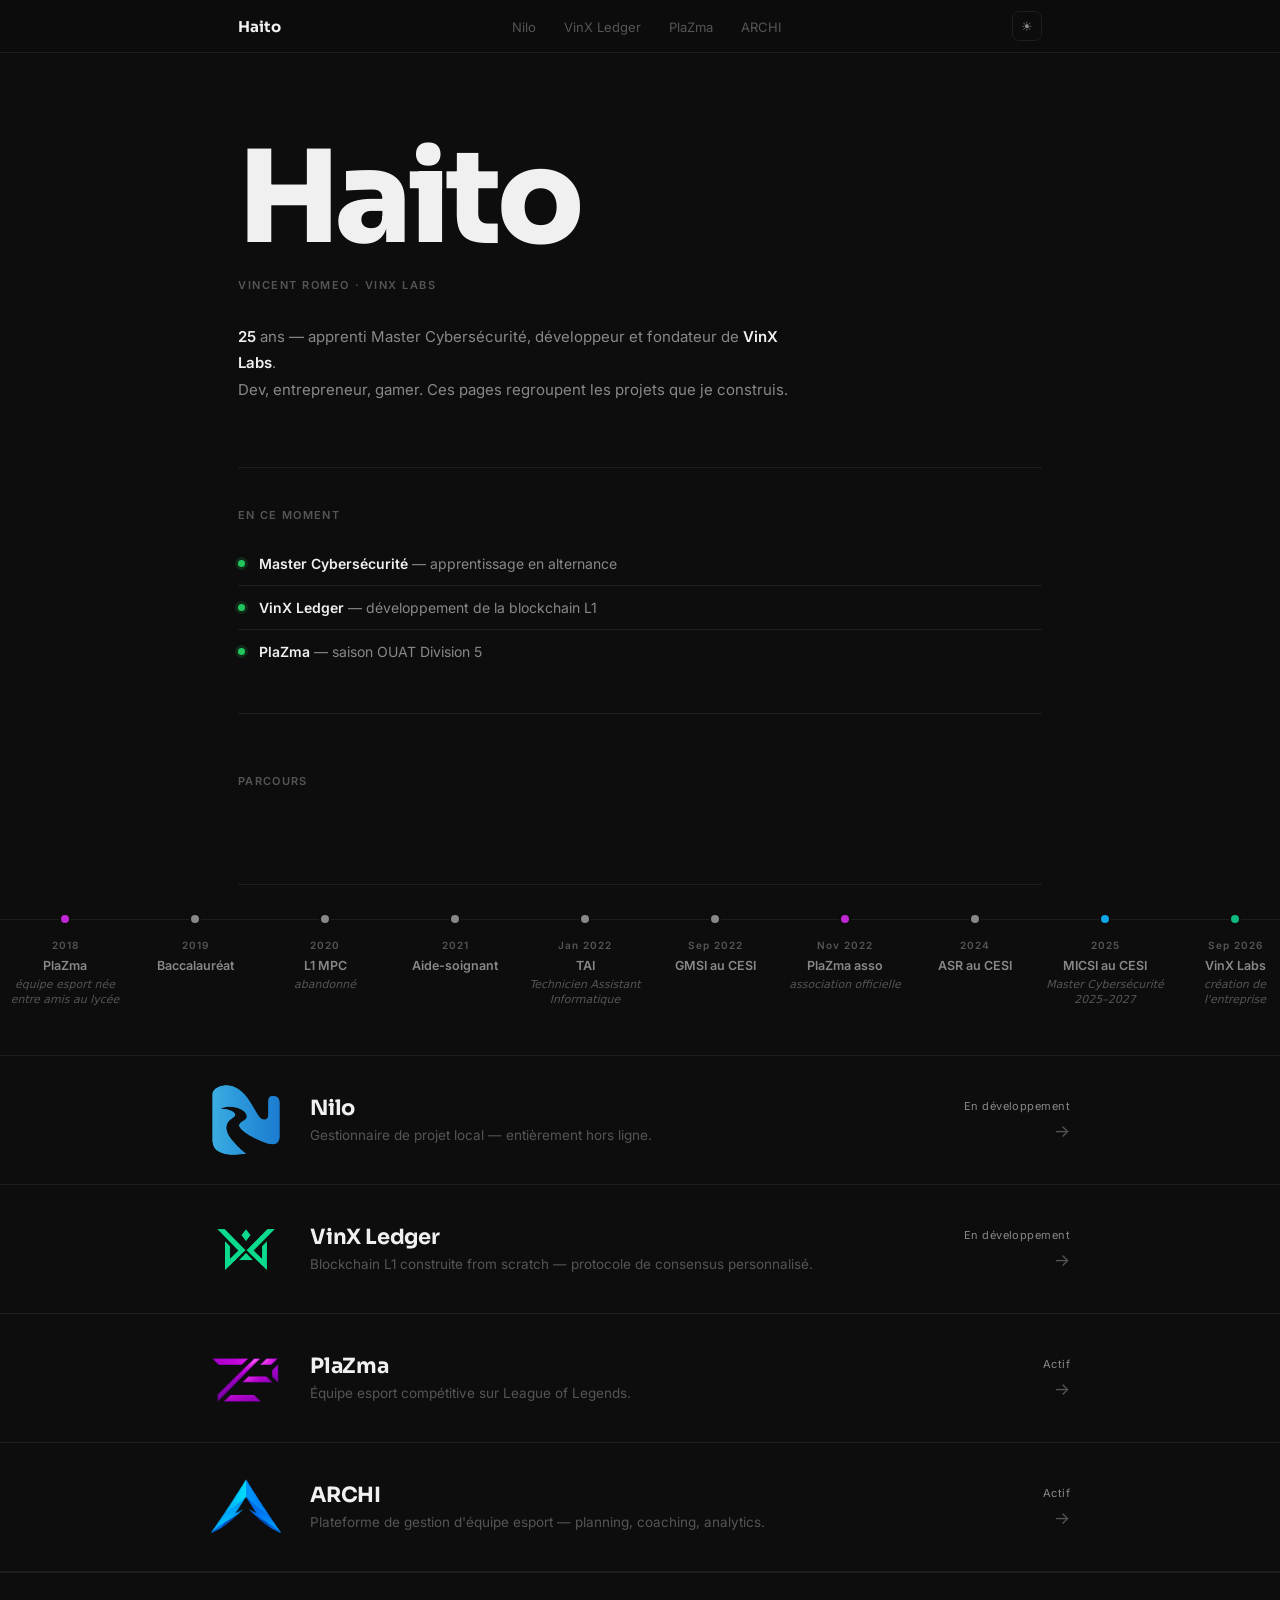
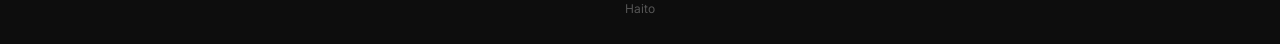
==== commit 4ec2259b: "Remove background from project logos Co-Authored-By: Claude Sonnet 4.6 <noreply@anthropic.com>" ====
--- a/index.html
+++ b/index.html
@@ -72,7 +72,7 @@
     border-radius: 16px;
     overflow: hidden;
     flex-shrink: 0;
-    background: var(--surface);
+    
     display: flex; align-items: center; justify-content: center;
     font-size: 30px;
     transition: transform .22s cubic-bezier(.16,1,.3,1);
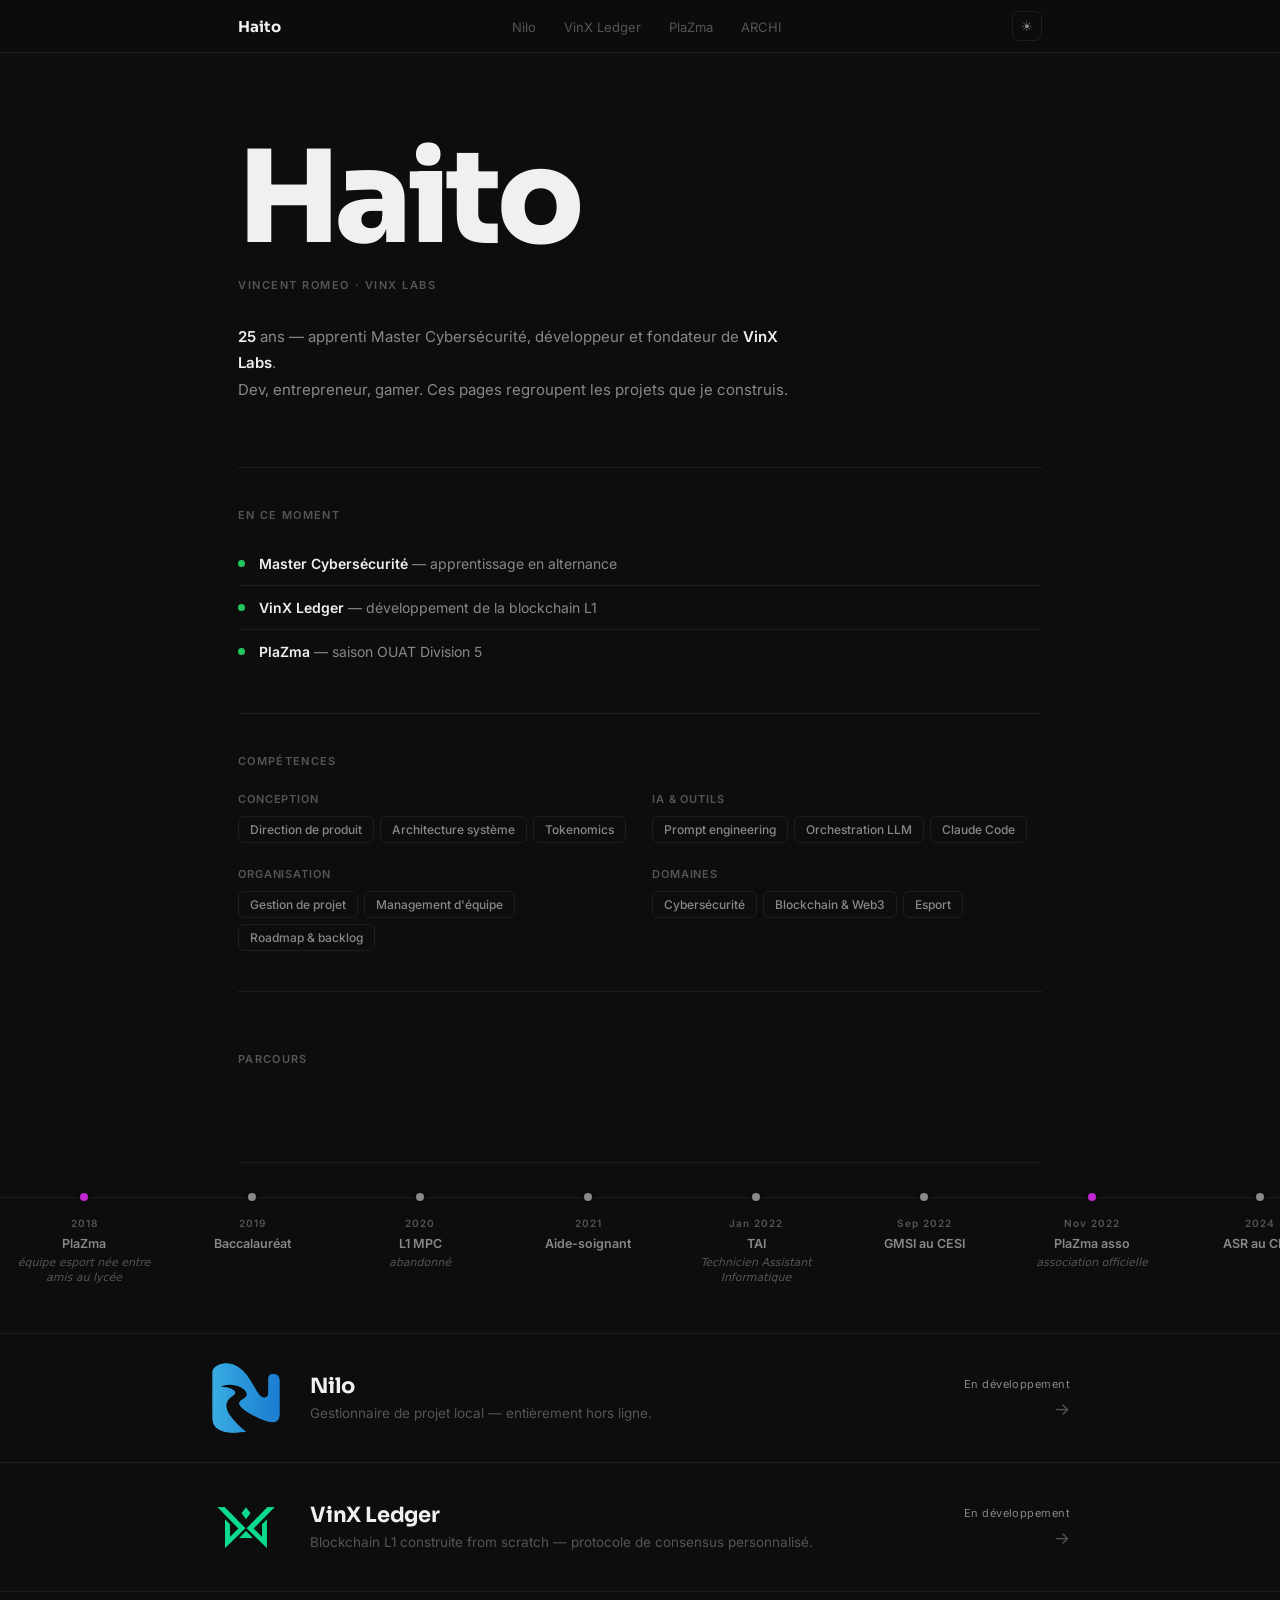
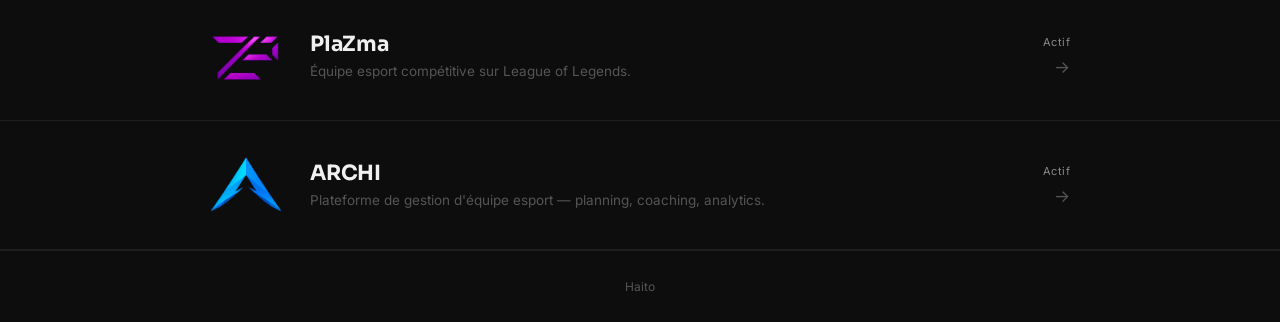
==== commit 637d3179: "Improve index: pulsing now-dot, wider timeline, skills section - En ce moment: green dot replaced wi" ====
--- a/index.html
+++ b/index.html
@@ -115,9 +115,24 @@
   .now-list { display: flex; flex-direction: column; }
   .now-item { display: flex; align-items: center; gap: 14px; padding: 13px 0; border-bottom: 1px solid var(--border); }
   .now-item:last-child { border-bottom: none; }
-  .now-dot { width: 7px; height: 7px; border-radius: 50%; background: #22c55e; box-shadow: 0 0 0 3px rgba(34,197,94,.15); flex-shrink: 0; }
+  @keyframes pulse-live {
+    0%   { box-shadow: 0 0 0 0   rgba(34,197,94,.55); }
+    60%  { box-shadow: 0 0 0 7px rgba(34,197,94,0); }
+    100% { box-shadow: 0 0 0 0   rgba(34,197,94,0); }
+  }
+  .now-dot { width: 7px; height: 7px; border-radius: 50%; background: #22c55e; flex-shrink: 0; animation: pulse-live 2.2s ease-out infinite; }
   .now-text { font-size: 14px; color: var(--dim); }
   .now-text strong { color: var(--text); font-weight: 600; }
+
+  /* Skills */
+  .skills-sec { padding: 40px 0; border-bottom: 1px solid var(--border); }
+  .skills-label { font-size: 11px; font-weight: 600; letter-spacing: .12em; text-transform: uppercase; color: var(--muted); margin-bottom: 24px; }
+  .skills-grid { display: grid; grid-template-columns: repeat(2, 1fr); gap: 24px; }
+  .skill-cat-name { font-size: 11px; font-weight: 600; letter-spacing: .08em; text-transform: uppercase; color: var(--muted); margin-bottom: 10px; }
+  .skill-tags { display: flex; flex-wrap: wrap; gap: 6px; }
+  .skill-tag { font-size: 12px; font-weight: 500; padding: 5px 11px; border-radius: 6px; border: 1px solid var(--border); color: var(--dim); transition: border-color .15s, color .15s; }
+  .skill-tag:hover { border-color: var(--text); color: var(--text); }
+  @media (max-width: 520px) { .skills-grid { grid-template-columns: 1fr; gap: 18px; } }
 
   /* Timeline horizontale */
   .tl-sec { padding: 60px 0; border-bottom: 1px solid var(--border); }
@@ -156,7 +171,7 @@
     display: flex;
     flex-direction: column;
     align-items: center;
-    width: 130px;
+    width: 168px;
     flex-shrink: 0;
     position: relative;
     z-index: 1;
@@ -276,6 +291,46 @@
       <div class="now-item"><span class="now-dot"></span><div class="now-text"><strong>Master Cybersécurité</strong> — apprentissage en alternance</div></div>
       <div class="now-item"><span class="now-dot"></span><div class="now-text"><strong>VinX Ledger</strong> — développement de la blockchain L1</div></div>
       <div class="now-item"><span class="now-dot"></span><div class="now-text"><strong>PlaZma</strong> — saison OUAT Division 5</div></div>
+    </div>
+  </section>
+</div>
+
+<div class="wrap">
+  <section class="skills-sec">
+    <p class="skills-label">Compétences</p>
+    <div class="skills-grid">
+      <div>
+        <div class="skill-cat-name">Conception</div>
+        <div class="skill-tags">
+          <span class="skill-tag">Direction de produit</span>
+          <span class="skill-tag">Architecture système</span>
+          <span class="skill-tag">Tokenomics</span>
+        </div>
+      </div>
+      <div>
+        <div class="skill-cat-name">IA & Outils</div>
+        <div class="skill-tags">
+          <span class="skill-tag">Prompt engineering</span>
+          <span class="skill-tag">Orchestration LLM</span>
+          <span class="skill-tag">Claude Code</span>
+        </div>
+      </div>
+      <div>
+        <div class="skill-cat-name">Organisation</div>
+        <div class="skill-tags">
+          <span class="skill-tag">Gestion de projet</span>
+          <span class="skill-tag">Management d'équipe</span>
+          <span class="skill-tag">Roadmap & backlog</span>
+        </div>
+      </div>
+      <div>
+        <div class="skill-cat-name">Domaines</div>
+        <div class="skill-tags">
+          <span class="skill-tag">Cybersécurité</span>
+          <span class="skill-tag">Blockchain & Web3</span>
+          <span class="skill-tag">Esport</span>
+        </div>
+      </div>
     </div>
   </section>
 </div>
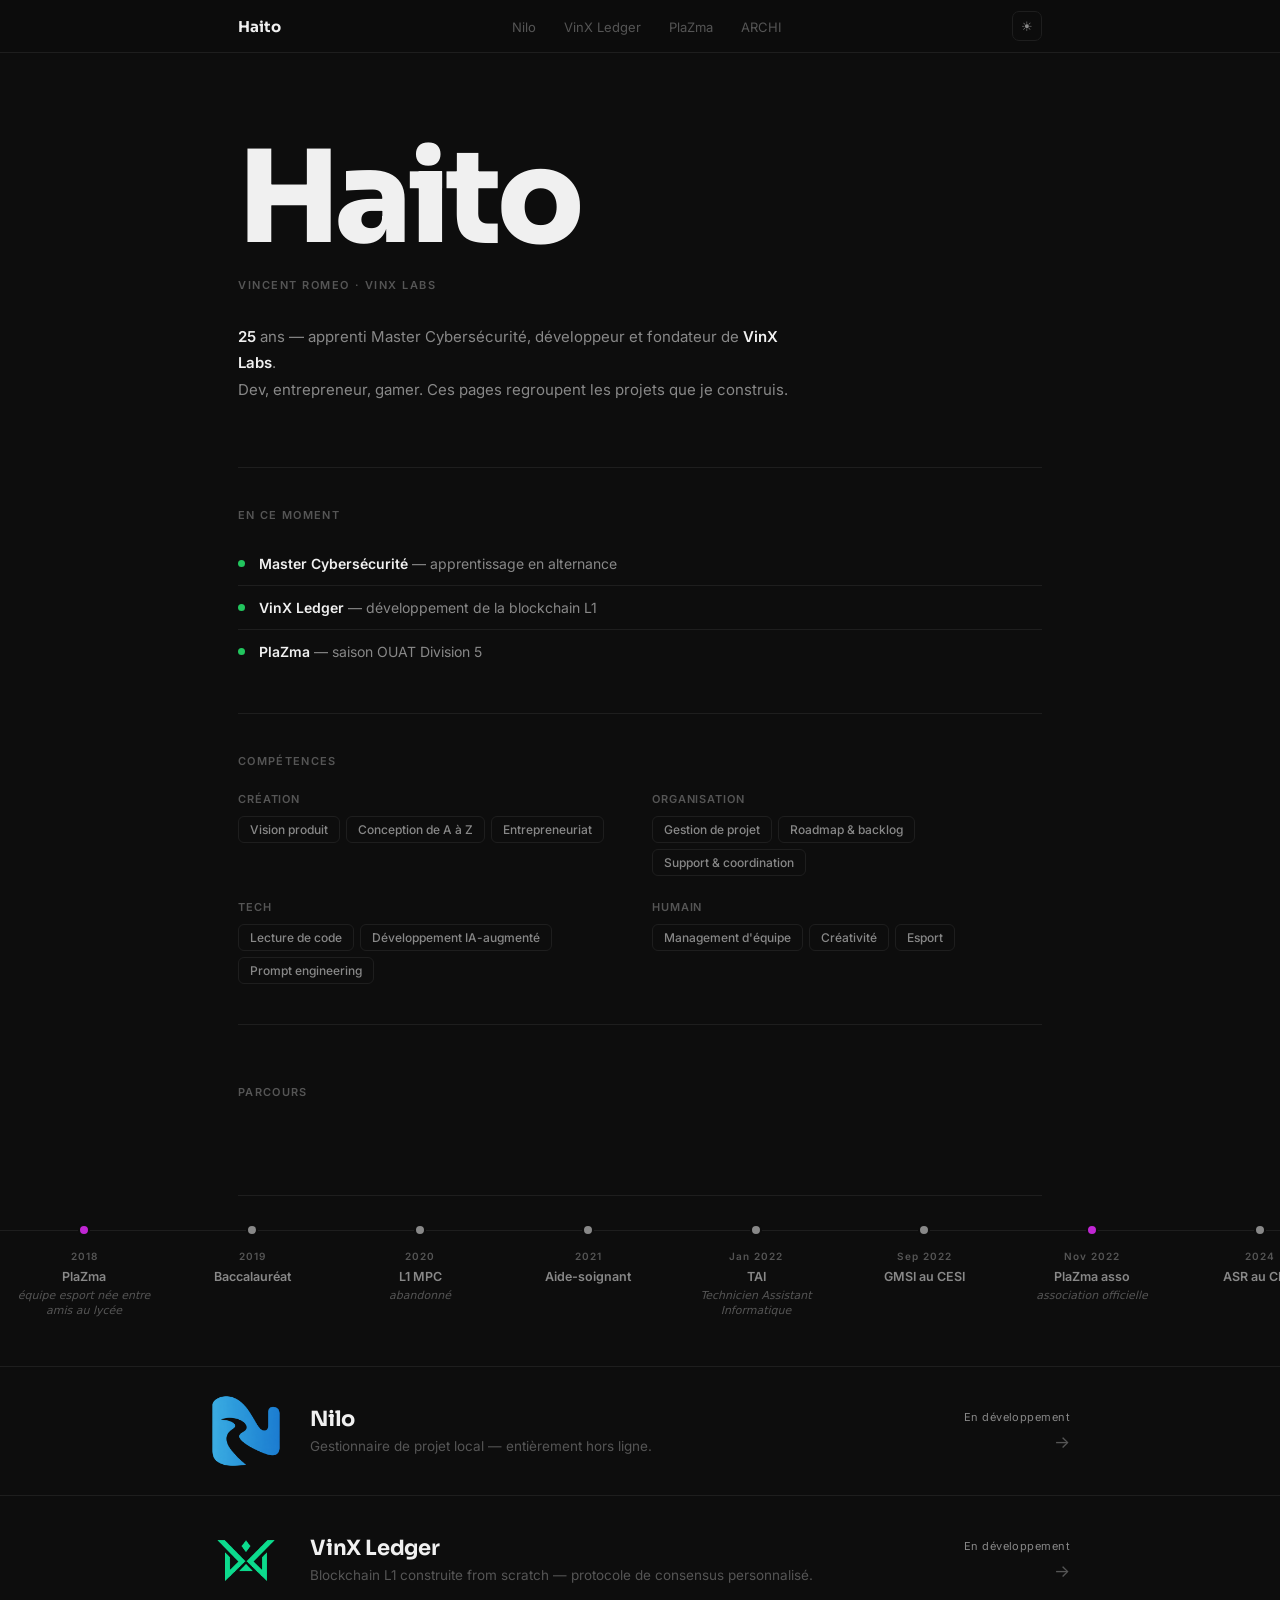
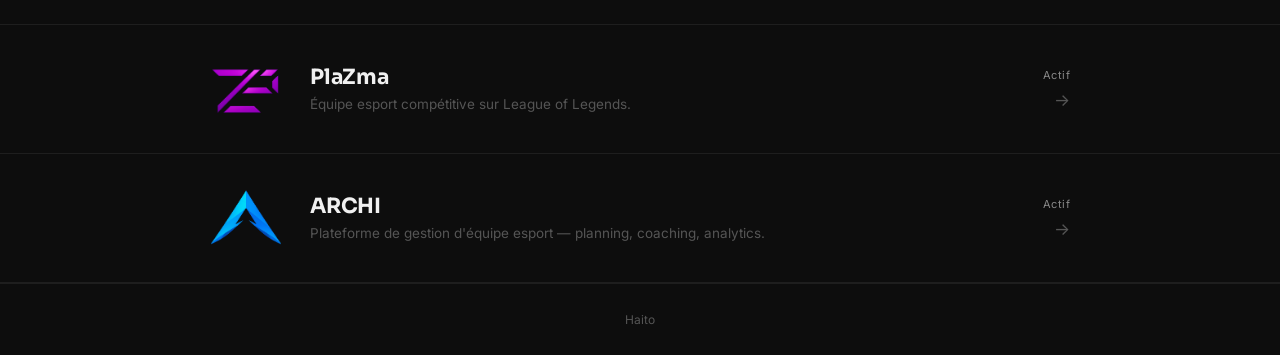
==== commit b014f9ff: "Update skills section with accurate competencies Co-Authored-By: Claude Sonnet 4.6 <noreply@anthropi" ====
--- a/index.html
+++ b/index.html
@@ -300,34 +300,34 @@
     <p class="skills-label">Compétences</p>
     <div class="skills-grid">
       <div>
-        <div class="skill-cat-name">Conception</div>
+        <div class="skill-cat-name">Création</div>
         <div class="skill-tags">
-          <span class="skill-tag">Direction de produit</span>
-          <span class="skill-tag">Architecture système</span>
-          <span class="skill-tag">Tokenomics</span>
-        </div>
-      </div>
-      <div>
-        <div class="skill-cat-name">IA & Outils</div>
-        <div class="skill-tags">
-          <span class="skill-tag">Prompt engineering</span>
-          <span class="skill-tag">Orchestration LLM</span>
-          <span class="skill-tag">Claude Code</span>
+          <span class="skill-tag">Vision produit</span>
+          <span class="skill-tag">Conception de A à Z</span>
+          <span class="skill-tag">Entrepreneuriat</span>
         </div>
       </div>
       <div>
         <div class="skill-cat-name">Organisation</div>
         <div class="skill-tags">
           <span class="skill-tag">Gestion de projet</span>
+          <span class="skill-tag">Roadmap & backlog</span>
+          <span class="skill-tag">Support & coordination</span>
+        </div>
+      </div>
+      <div>
+        <div class="skill-cat-name">Tech</div>
+        <div class="skill-tags">
+          <span class="skill-tag">Lecture de code</span>
+          <span class="skill-tag">Développement IA-augmenté</span>
+          <span class="skill-tag">Prompt engineering</span>
+        </div>
+      </div>
+      <div>
+        <div class="skill-cat-name">Humain</div>
+        <div class="skill-tags">
           <span class="skill-tag">Management d'équipe</span>
-          <span class="skill-tag">Roadmap & backlog</span>
-        </div>
-      </div>
-      <div>
-        <div class="skill-cat-name">Domaines</div>
-        <div class="skill-tags">
-          <span class="skill-tag">Cybersécurité</span>
-          <span class="skill-tag">Blockchain & Web3</span>
+          <span class="skill-tag">Créativité</span>
           <span class="skill-tag">Esport</span>
         </div>
       </div>
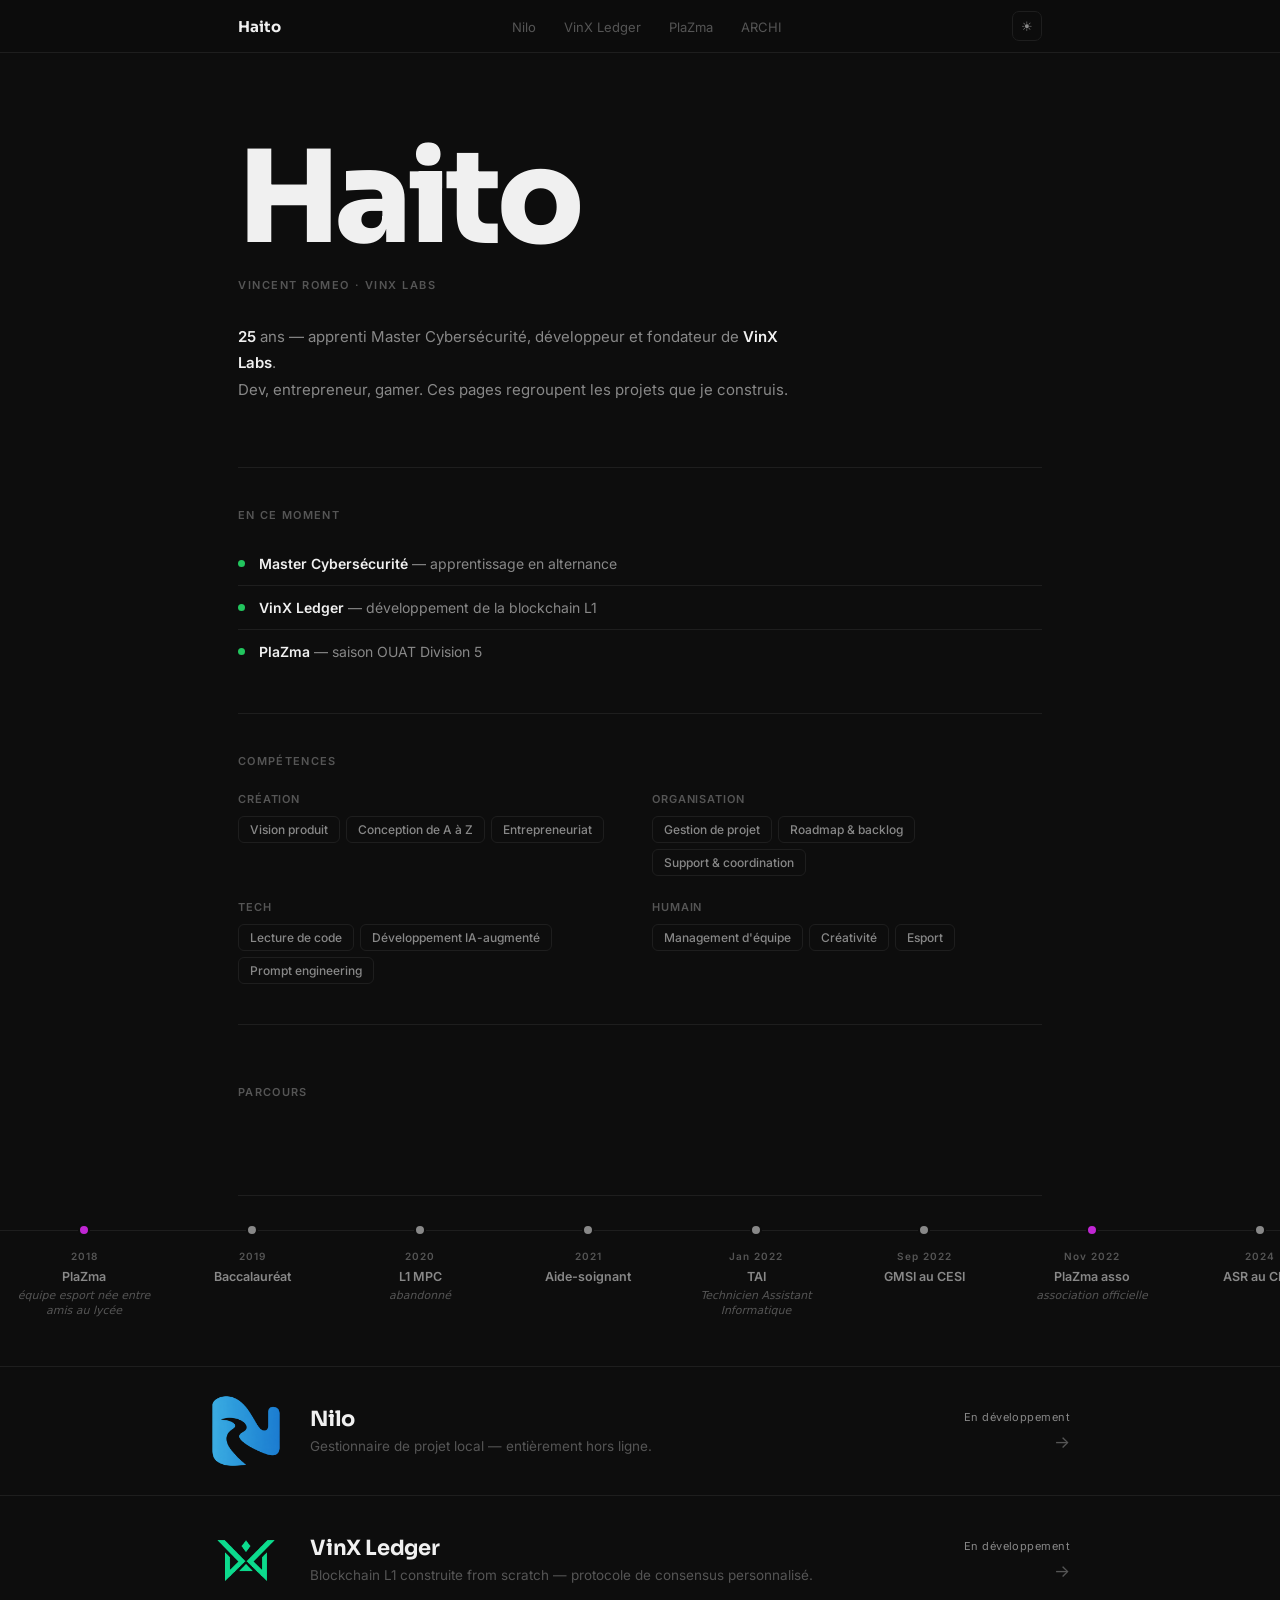
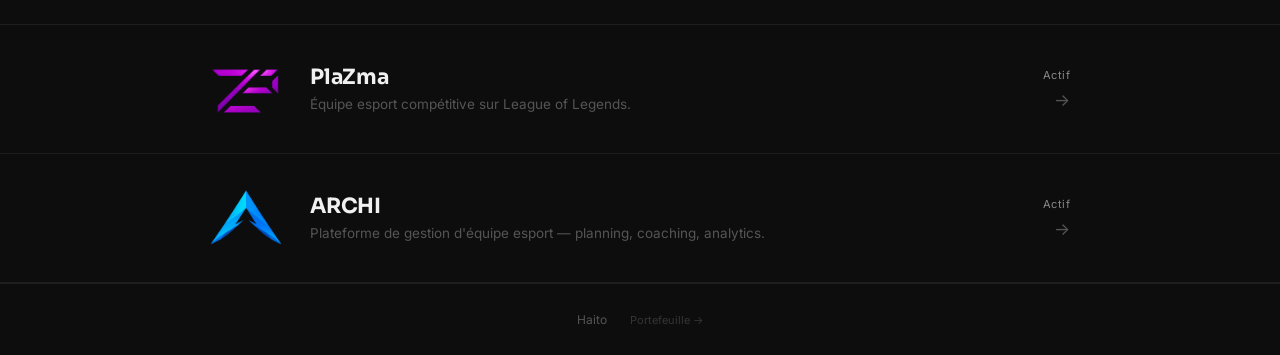
==== commit 1c6cc4d9: "Fix TAO duplicate, add portfolio link on homepage - Clear MANUAL array: TAO now lives exclusively in" ====
--- a/index.html
+++ b/index.html
@@ -461,7 +461,10 @@
 
 </div>
 
-<footer><span style="color:var(--muted);font-size:12px">Haito</span></footer>
+<footer>
+  <span style="color:var(--muted);font-size:12px">Haito</span>
+  <a href="portfolio.html" style="color:var(--muted);font-size:11px;text-decoration:none;opacity:.55;transition:opacity .15s;margin-left:20px" onmouseover="this.style.opacity='.9'" onmouseout="this.style.opacity='.55'">Portefeuille →</a>
+</footer>
 <script src="assets/haito.js"></script>
 <script>
 (function(){
